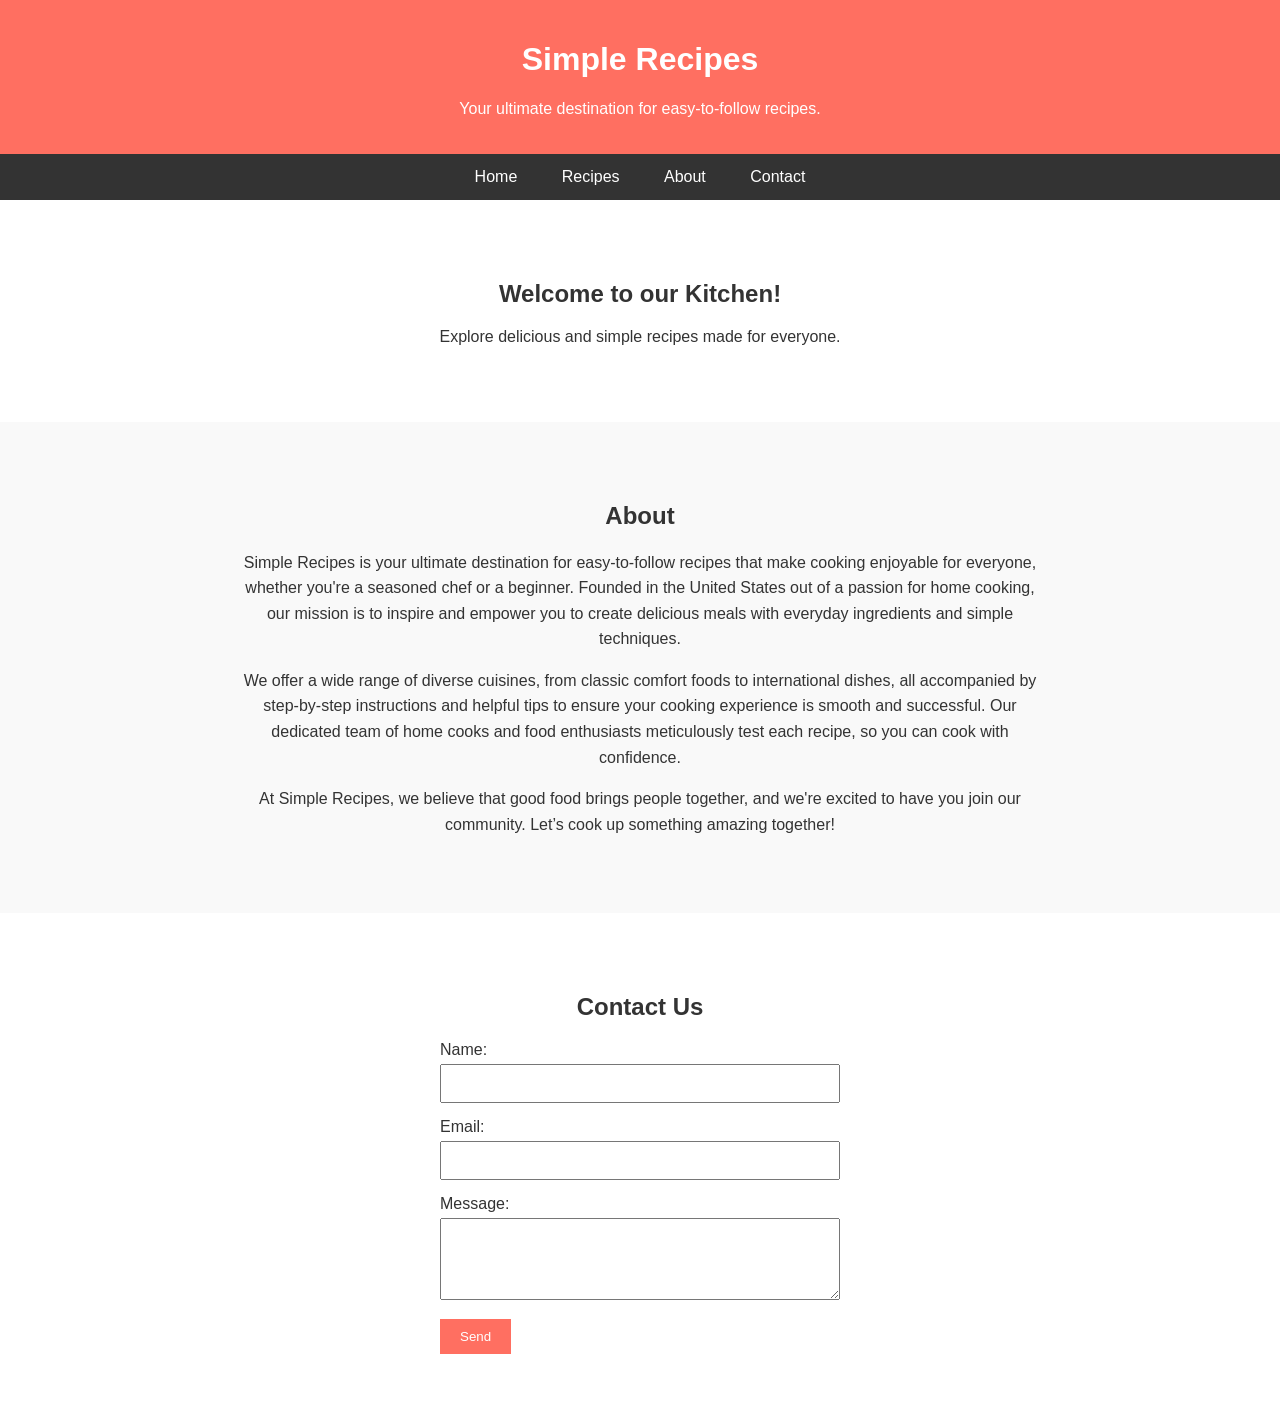
==== index.html @ 359155e7 "Add About section" ====
<!DOCTYPE html>
<html lang="en">
<head>
    <meta charset="UTF-8">
    <meta name="viewport" content="width=device-width, initial-scale=1.0">
    <title>Simple Recipes</title>
    
    <style>
        /* TEMEL TASARIM (CSS) */
        html {
            scroll-behavior: smooth; /* Butona basınca yumuşakça kayması için */
        }
        body {
            font-family: Arial, sans-serif;
            margin: 0;
            padding: 0;
            background-color: #fff;
            color: #333;
        }
        header {
            background-color: #ff6f61;
            color: white;
            padding: 20px 0;
            text-align: center;
        }
        nav {
            background-color: #333;
        }
        nav ul {
            list-style-type: none;
            margin: 0;
            padding: 0;
            text-align: center;
        }
        nav ul li {
            display: inline-block;
        }
        nav ul li a {
            display: block;
            color: white;
            text-decoration: none;
            padding: 14px 20px;
        }
        nav ul li a:hover {
            background-color: #555;
        }
        
        /* BÖLÜM TASARIMLARI */
        section {
            padding: 60px 20px;
        }
        
        /* HAKKIMIZDA (ABOUT) BÖLÜMÜ TASARIMI */
        #about {
            background-color: #f9f9f9;
            text-align: center;
        }
        #about div {
            max-width: 800px;
            margin: 0 auto;
            line-height: 1.6;
        }

        /* İLETİŞİM BÖLÜMÜ TASARIMI */
        #contact {
            text-align: center;
        }
        form {
            max-width: 400px;
            margin: 0 auto;
            text-align: left;
        }
        input, textarea {
            width: 100%;
            padding: 10px;
            margin-top: 5px;
            margin-bottom: 15px;
            box-sizing: border-box;
        }
        button {
            background-color: #ff6f61;
            color: white;
            padding: 10px 20px;
            border: none;
            cursor: pointer;
        }
        button:hover {
            background-color: #e65c50;
        }
    </style>
</head>
<body>

    <!-- ÜST BİLGİ (HEADER) -->
    <header>
        <h1>Simple Recipes</h1>
        <p>Your ultimate destination for easy-to-follow recipes.</p>
    </header>

    <!-- MENÜ (NAVBAR) -->
    <nav>
        <ul>
            <li><a href="#home">Home</a></li>
            <li><a href="#recipes">Recipes</a></li>
            <!-- GÖREV 1: ABOUT BUTONU BURADA -->
            <li><a href="#about">About</a></li>
            <li><a href="#contact">Contact</a></li>
        </ul>
    </nav>

    <!-- ANA SAYFA İÇERİĞİ -->
    <section id="home">
        <h2 style="text-align: center;">Welcome to our Kitchen!</h2>
        <p style="text-align: center;">Explore delicious and simple recipes made for everyone.</p>
    </section>

    <!-- GÖREV 2: HAKKIMIZDA (ABOUT) BÖLÜMÜ BURADA -->
    <section id="about">
        <h2>About</h2>
        <div>
            <p>Simple Recipes is your ultimate destination for easy-to-follow recipes that make cooking enjoyable for everyone, whether you're a seasoned chef or a beginner. Founded in the United States out of a passion for home cooking, our mission is to inspire and empower you to create delicious meals with everyday ingredients and simple techniques.</p>
            
            <p>We offer a wide range of diverse cuisines, from classic comfort foods to international dishes, all accompanied by step-by-step instructions and helpful tips to ensure your cooking experience is smooth and successful. Our dedicated team of home cooks and food enthusiasts meticulously test each recipe, so you can cook with confidence.</p>
            
            <p>At Simple Recipes, we believe that good food brings people together, and we're excited to have you join our community. Let’s cook up something amazing together!</p>
        </div>
    </section>

    <!-- İLETİŞİM (CONTACT) BÖLÜMÜ -->
    <section id="contact">
        <h2>Contact Us</h2>
        <form>
            <label for="name">Name:</label>
            <input type="text" id="name" name="name" required>

            <label for="email">Email:</label>
            <input type="email" id="email" name="email" required>

            <label for="message">Message:</label>
            <textarea id="message" name="message" rows="4" required></textarea>

            <button type="submit">Send</button>
        </form>
    </section>

</body>
</html>
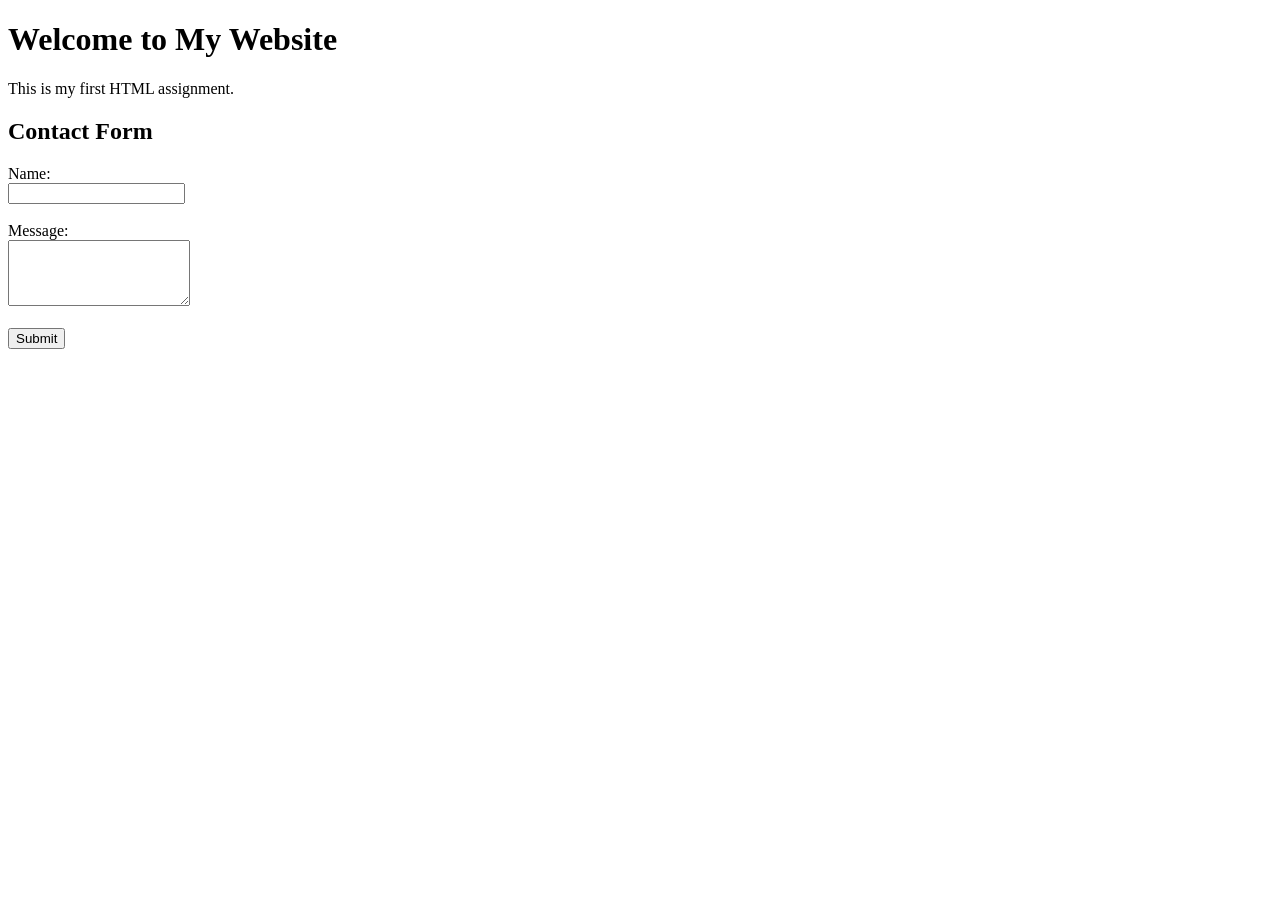
==== commit 0223a8fe: "Add CSS styling and folder structure" ====
--- a/index.html
+++ b/index.html
@@ -2,146 +2,23 @@
 <html lang="en">
 <head>
     <meta charset="UTF-8">
-    <meta name="viewport" content="width=device-width, initial-scale=1.0">
-    <title>Simple Recipes</title>
-    
-    <style>
-        /* TEMEL TASARIM (CSS) */
-        html {
-            scroll-behavior: smooth; /* Butona basınca yumuşakça kayması için */
-        }
-        body {
-            font-family: Arial, sans-serif;
-            margin: 0;
-            padding: 0;
-            background-color: #fff;
-            color: #333;
-        }
-        header {
-            background-color: #ff6f61;
-            color: white;
-            padding: 20px 0;
-            text-align: center;
-        }
-        nav {
-            background-color: #333;
-        }
-        nav ul {
-            list-style-type: none;
-            margin: 0;
-            padding: 0;
-            text-align: center;
-        }
-        nav ul li {
-            display: inline-block;
-        }
-        nav ul li a {
-            display: block;
-            color: white;
-            text-decoration: none;
-            padding: 14px 20px;
-        }
-        nav ul li a:hover {
-            background-color: #555;
-        }
-        
-        /* BÖLÜM TASARIMLARI */
-        section {
-            padding: 60px 20px;
-        }
-        
-        /* HAKKIMIZDA (ABOUT) BÖLÜMÜ TASARIMI */
-        #about {
-            background-color: #f9f9f9;
-            text-align: center;
-        }
-        #about div {
-            max-width: 800px;
-            margin: 0 auto;
-            line-height: 1.6;
-        }
-
-        /* İLETİŞİM BÖLÜMÜ TASARIMI */
-        #contact {
-            text-align: center;
-        }
-        form {
-            max-width: 400px;
-            margin: 0 auto;
-            text-align: left;
-        }
-        input, textarea {
-            width: 100%;
-            padding: 10px;
-            margin-top: 5px;
-            margin-bottom: 15px;
-            box-sizing: border-box;
-        }
-        button {
-            background-color: #ff6f61;
-            color: white;
-            padding: 10px 20px;
-            border: none;
-            cursor: pointer;
-        }
-        button:hover {
-            background-color: #e65c50;
-        }
-    </style>
+    <title>My Website</title>
 </head>
 <body>
 
-    <!-- ÜST BİLGİ (HEADER) -->
-    <header>
-        <h1>Simple Recipes</h1>
-        <p>Your ultimate destination for easy-to-follow recipes.</p>
-    </header>
+    <h1>Welcome to My Website</h1>
+    <p>This is my first HTML assignment.</p>
 
-    <!-- MENÜ (NAVBAR) -->
-    <nav>
-        <ul>
-            <li><a href="#home">Home</a></li>
-            <li><a href="#recipes">Recipes</a></li>
-            <!-- GÖREV 1: ABOUT BUTONU BURADA -->
-            <li><a href="#about">About</a></li>
-            <li><a href="#contact">Contact</a></li>
-        </ul>
-    </nav>
-
-    <!-- ANA SAYFA İÇERİĞİ -->
-    <section id="home">
-        <h2 style="text-align: center;">Welcome to our Kitchen!</h2>
-        <p style="text-align: center;">Explore delicious and simple recipes made for everyone.</p>
-    </section>
-
-    <!-- GÖREV 2: HAKKIMIZDA (ABOUT) BÖLÜMÜ BURADA -->
-    <section id="about">
-        <h2>About</h2>
-        <div>
-            <p>Simple Recipes is your ultimate destination for easy-to-follow recipes that make cooking enjoyable for everyone, whether you're a seasoned chef or a beginner. Founded in the United States out of a passion for home cooking, our mission is to inspire and empower you to create delicious meals with everyday ingredients and simple techniques.</p>
-            
-            <p>We offer a wide range of diverse cuisines, from classic comfort foods to international dishes, all accompanied by step-by-step instructions and helpful tips to ensure your cooking experience is smooth and successful. Our dedicated team of home cooks and food enthusiasts meticulously test each recipe, so you can cook with confidence.</p>
-            
-            <p>At Simple Recipes, we believe that good food brings people together, and we're excited to have you join our community. Let’s cook up something amazing together!</p>
-        </div>
-    </section>
-
-    <!-- İLETİŞİM (CONTACT) BÖLÜMÜ -->
-    <section id="contact">
-        <h2>Contact Us</h2>
-        <form>
-            <label for="name">Name:</label>
-            <input type="text" id="name" name="name" required>
-
-            <label for="email">Email:</label>
-            <input type="email" id="email" name="email" required>
-
-            <label for="message">Message:</label>
-            <textarea id="message" name="message" rows="4" required></textarea>
-
-            <button type="submit">Send</button>
-        </form>
-    </section>
+    <h2>Contact Form</h2>
+    <form action="#">
+        Name: <br>
+        <input type="text" required> <br><br>
+        
+        Message: <br>
+        <textarea rows="4" required></textarea> <br><br>
+        
+        <button type="submit">Submit</button>
+    </form>
 
 </body>
 </html>
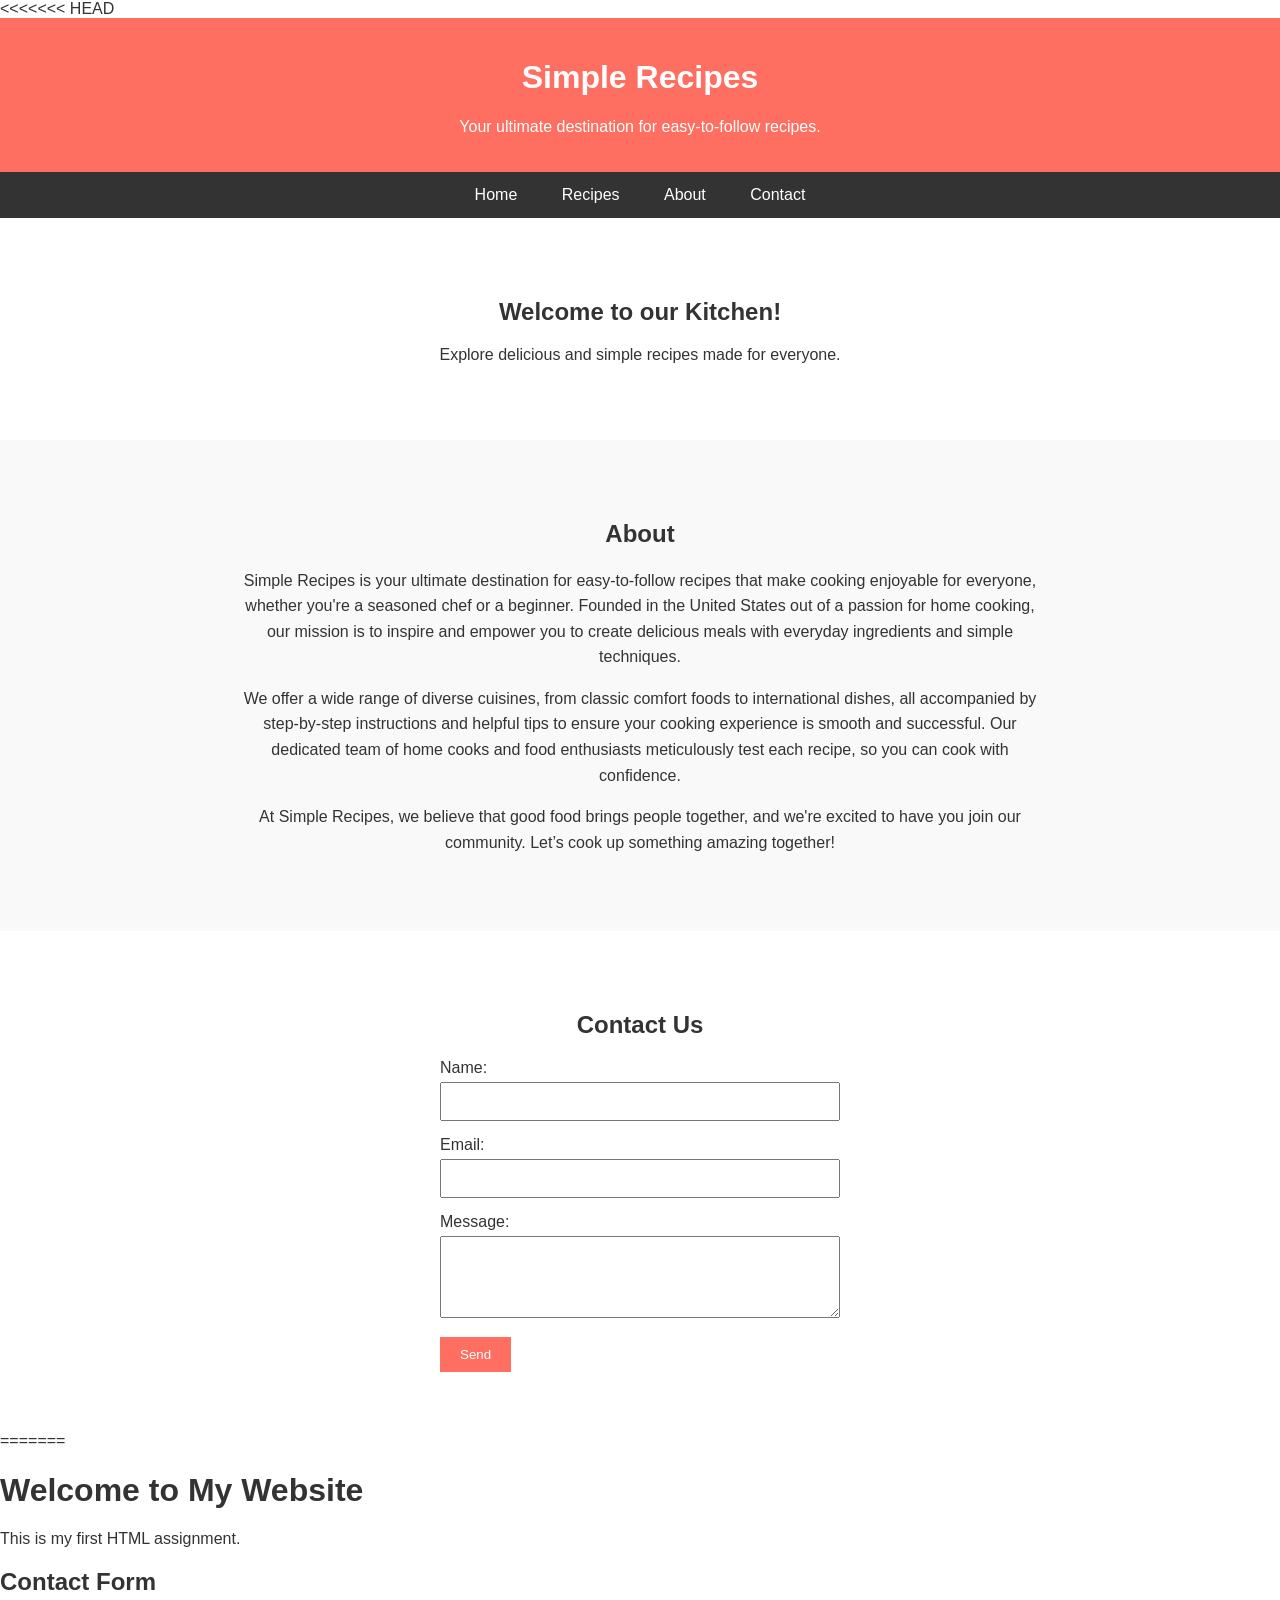
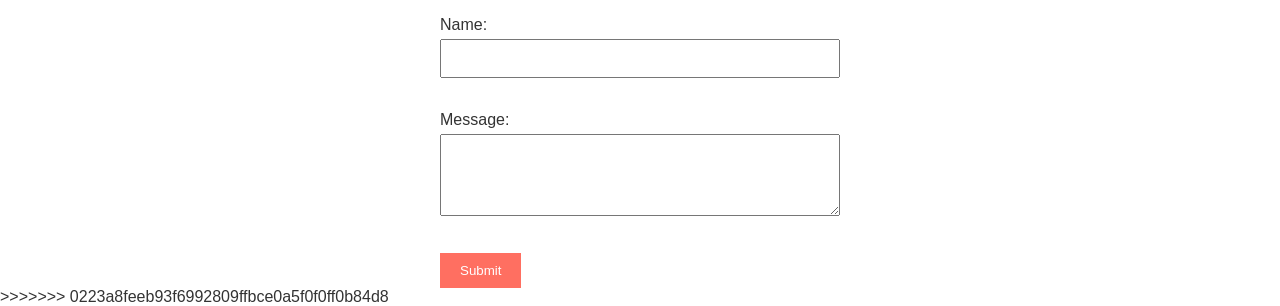
==== commit 150d6651: "Academy Cinemas klasorunun icine dosyalar eklendi" ====
--- a/index.html
+++ b/index.html
@@ -2,6 +2,148 @@
 <html lang="en">
 <head>
     <meta charset="UTF-8">
+<<<<<<< HEAD
+    <meta name="viewport" content="width=device-width, initial-scale=1.0">
+    <title>Simple Recipes</title>
+    
+    <style>
+        /* TEMEL TASARIM (CSS) */
+        html {
+            scroll-behavior: smooth; /* Butona basınca yumuşakça kayması için */
+        }
+        body {
+            font-family: Arial, sans-serif;
+            margin: 0;
+            padding: 0;
+            background-color: #fff;
+            color: #333;
+        }
+        header {
+            background-color: #ff6f61;
+            color: white;
+            padding: 20px 0;
+            text-align: center;
+        }
+        nav {
+            background-color: #333;
+        }
+        nav ul {
+            list-style-type: none;
+            margin: 0;
+            padding: 0;
+            text-align: center;
+        }
+        nav ul li {
+            display: inline-block;
+        }
+        nav ul li a {
+            display: block;
+            color: white;
+            text-decoration: none;
+            padding: 14px 20px;
+        }
+        nav ul li a:hover {
+            background-color: #555;
+        }
+        
+        /* BÖLÜM TASARIMLARI */
+        section {
+            padding: 60px 20px;
+        }
+        
+        /* HAKKIMIZDA (ABOUT) BÖLÜMÜ TASARIMI */
+        #about {
+            background-color: #f9f9f9;
+            text-align: center;
+        }
+        #about div {
+            max-width: 800px;
+            margin: 0 auto;
+            line-height: 1.6;
+        }
+
+        /* İLETİŞİM BÖLÜMÜ TASARIMI */
+        #contact {
+            text-align: center;
+        }
+        form {
+            max-width: 400px;
+            margin: 0 auto;
+            text-align: left;
+        }
+        input, textarea {
+            width: 100%;
+            padding: 10px;
+            margin-top: 5px;
+            margin-bottom: 15px;
+            box-sizing: border-box;
+        }
+        button {
+            background-color: #ff6f61;
+            color: white;
+            padding: 10px 20px;
+            border: none;
+            cursor: pointer;
+        }
+        button:hover {
+            background-color: #e65c50;
+        }
+    </style>
+</head>
+<body>
+
+    <!-- ÜST BİLGİ (HEADER) -->
+    <header>
+        <h1>Simple Recipes</h1>
+        <p>Your ultimate destination for easy-to-follow recipes.</p>
+    </header>
+
+    <!-- MENÜ (NAVBAR) -->
+    <nav>
+        <ul>
+            <li><a href="#home">Home</a></li>
+            <li><a href="#recipes">Recipes</a></li>
+            <!-- GÖREV 1: ABOUT BUTONU BURADA -->
+            <li><a href="#about">About</a></li>
+            <li><a href="#contact">Contact</a></li>
+        </ul>
+    </nav>
+
+    <!-- ANA SAYFA İÇERİĞİ -->
+    <section id="home">
+        <h2 style="text-align: center;">Welcome to our Kitchen!</h2>
+        <p style="text-align: center;">Explore delicious and simple recipes made for everyone.</p>
+    </section>
+
+    <!-- GÖREV 2: HAKKIMIZDA (ABOUT) BÖLÜMÜ BURADA -->
+    <section id="about">
+        <h2>About</h2>
+        <div>
+            <p>Simple Recipes is your ultimate destination for easy-to-follow recipes that make cooking enjoyable for everyone, whether you're a seasoned chef or a beginner. Founded in the United States out of a passion for home cooking, our mission is to inspire and empower you to create delicious meals with everyday ingredients and simple techniques.</p>
+            
+            <p>We offer a wide range of diverse cuisines, from classic comfort foods to international dishes, all accompanied by step-by-step instructions and helpful tips to ensure your cooking experience is smooth and successful. Our dedicated team of home cooks and food enthusiasts meticulously test each recipe, so you can cook with confidence.</p>
+            
+            <p>At Simple Recipes, we believe that good food brings people together, and we're excited to have you join our community. Let’s cook up something amazing together!</p>
+        </div>
+    </section>
+
+    <!-- İLETİŞİM (CONTACT) BÖLÜMÜ -->
+    <section id="contact">
+        <h2>Contact Us</h2>
+        <form>
+            <label for="name">Name:</label>
+            <input type="text" id="name" name="name" required>
+
+            <label for="email">Email:</label>
+            <input type="email" id="email" name="email" required>
+
+            <label for="message">Message:</label>
+            <textarea id="message" name="message" rows="4" required></textarea>
+
+            <button type="submit">Send</button>
+        </form>
+    </section>
+=======
     <title>My Website</title>
 </head>
 <body>
@@ -19,6 +161,7 @@
         
         <button type="submit">Submit</button>
     </form>
+>>>>>>> 0223a8feeb93f6992809ffbce0a5f0f0ff0b84d8
 
 </body>
 </html>
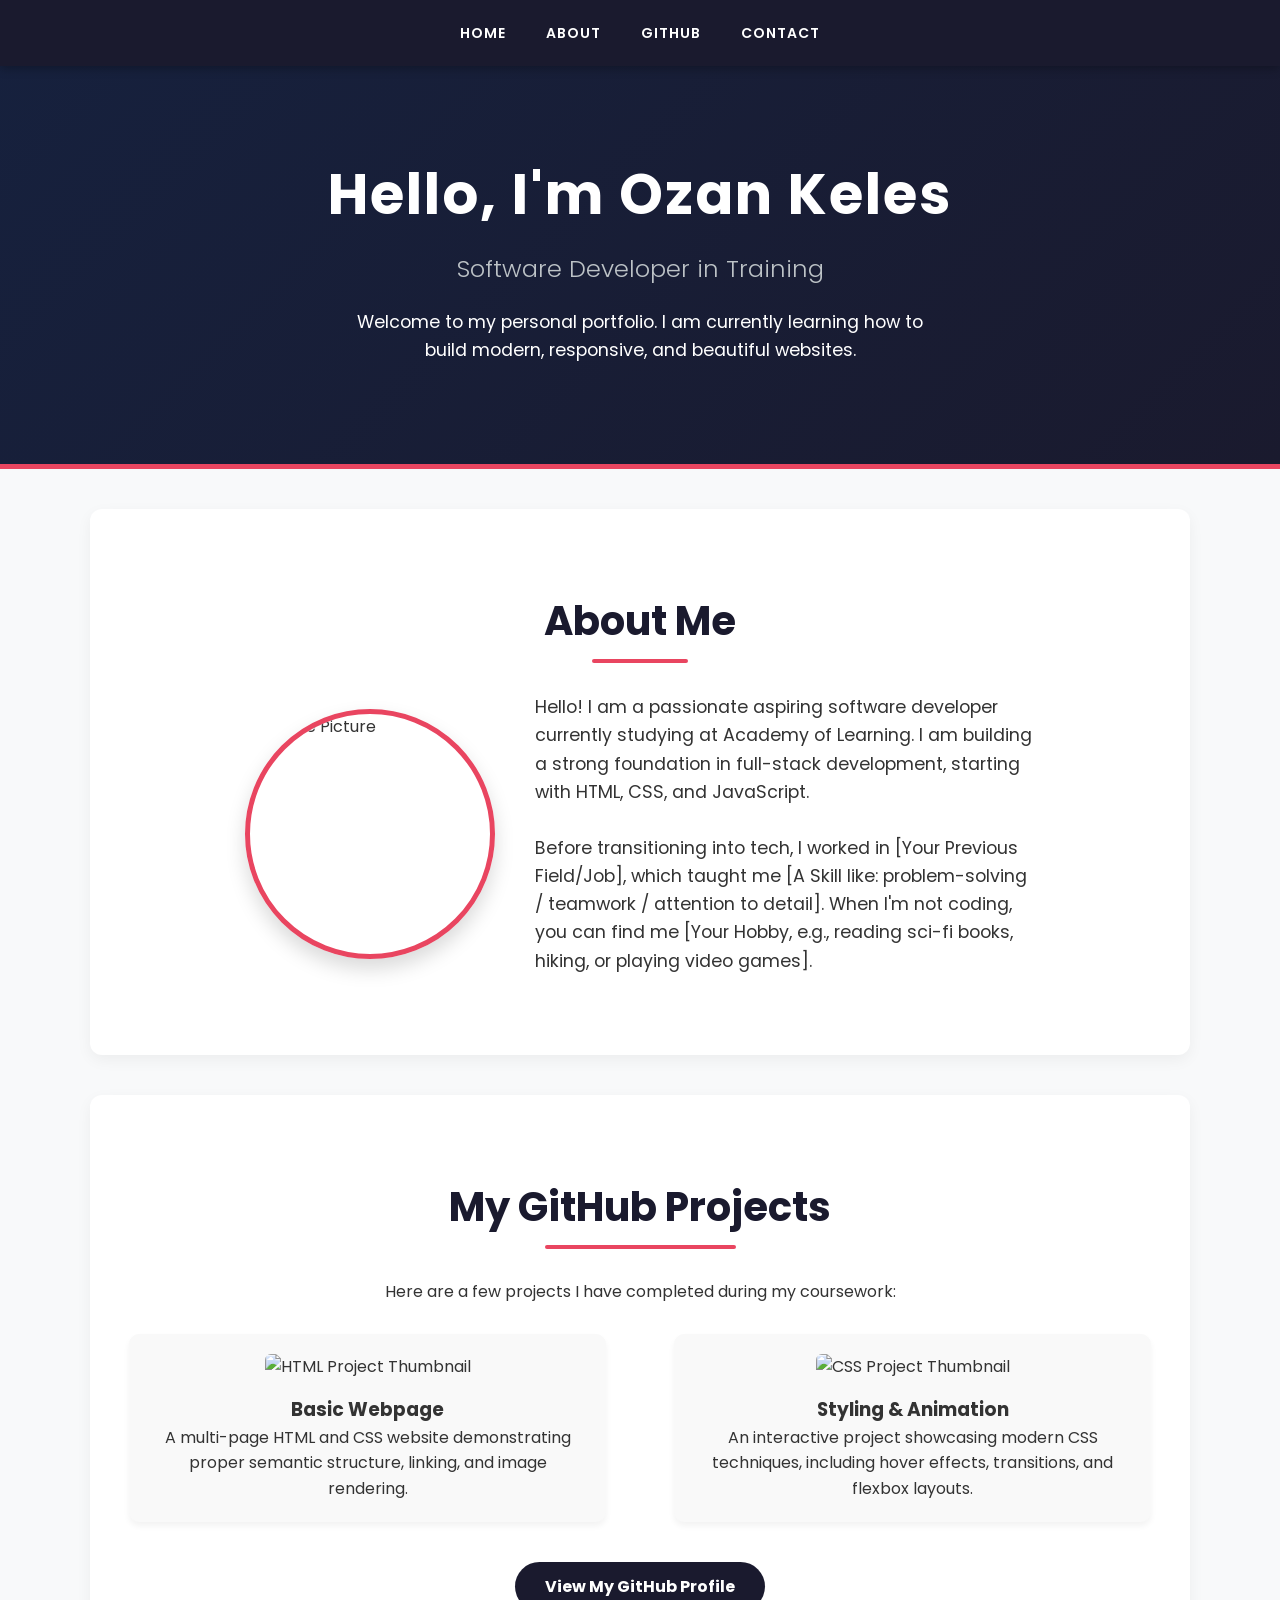
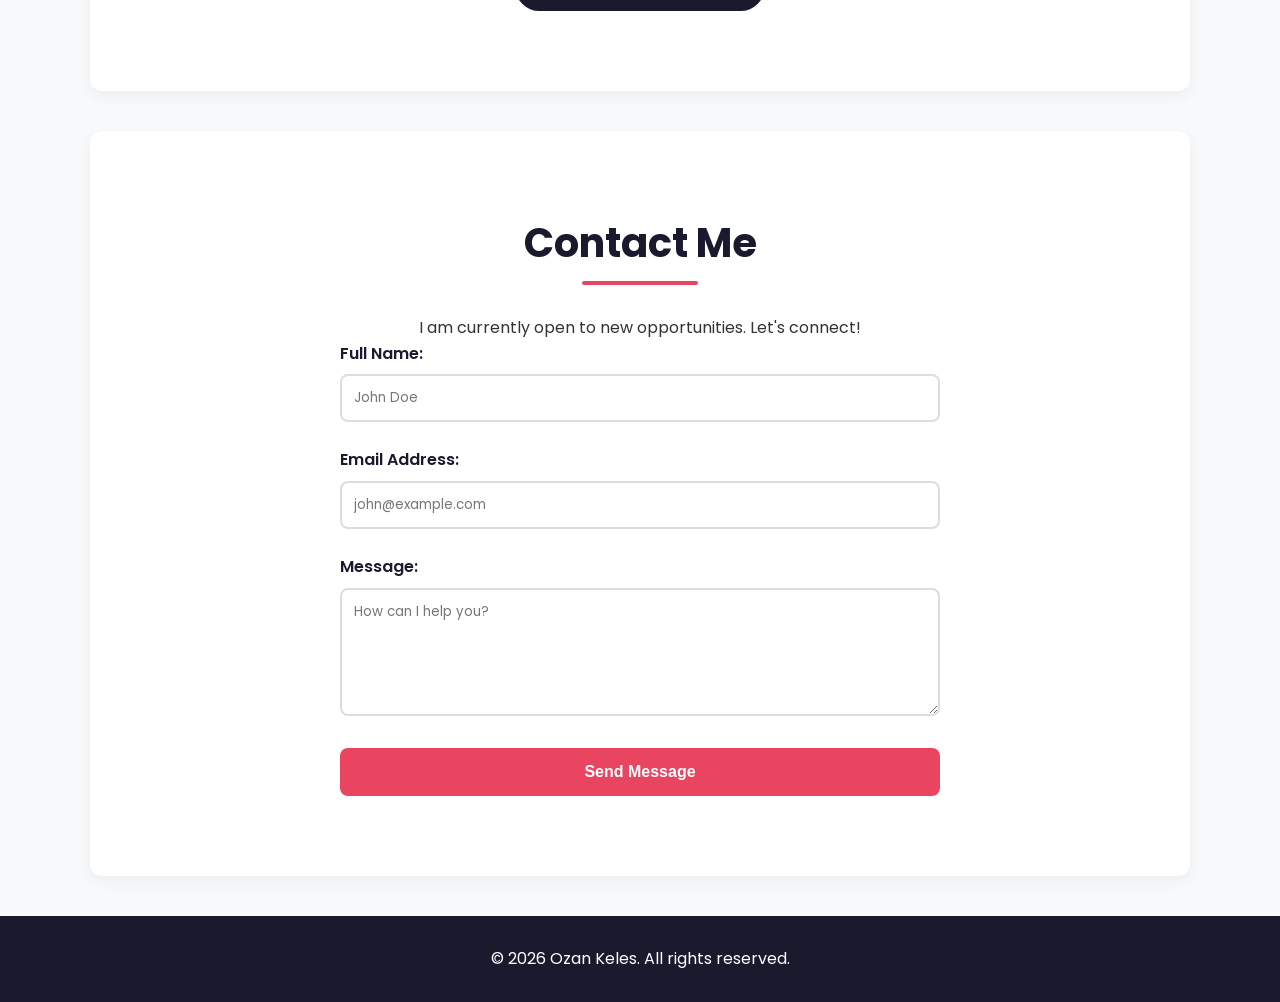
==== commit 138cad83: "Move portfolio to its own folder and update README" ====
--- a/index.html
+++ b/index.html
@@ -2,166 +2,382 @@
 <html lang="en">
 <head>
     <meta charset="UTF-8">
-<<<<<<< HEAD
     <meta name="viewport" content="width=device-width, initial-scale=1.0">
-    <title>Simple Recipes</title>
+    <title>My Portfolio</title>
     
+    <!-- Customization: Adding Google Fonts 'Poppins' for a modern look -->
+    <link rel="preconnect" href="https://fonts.googleapis.com">
+    <link rel="preconnect" href="https://fonts.gstatic.com" crossorigin>
+    <link href="https://fonts.googleapis.com/css2?family=Poppins:wght@300;400;600;700&display=swap" rel="stylesheet">
+
     <style>
-        /* TEMEL TASARIM (CSS) */
-        html {
-            scroll-behavior: smooth; /* Butona basınca yumuşakça kayması için */
-        }
-        body {
-            font-family: Arial, sans-serif;
+        /* 
+           =============================================
+           CUSTOM CSS STYLING
+           ============================================= 
+        */
+
+        /* General Reset & Basic Setup */
+        * {
+            box-sizing: border-box;
             margin: 0;
             padding: 0;
+            scroll-behavior: smooth; /* Customization: Smooth scrolling for nav links */
+        }
+
+        body {
+            font-family: 'Poppins', sans-serif; /* Customization: Using the imported font */
+            line-height: 1.6;
+            color: #333;
+            background-color: #f8f9fa;
+        }
+
+        /* 
+           ---------------------------------------------
+           NAVIGATION BAR
+           --------------------------------------------- 
+        */
+        nav {
+            background-color: #1a1a2e; /* Customization: Dark blue custom color */
+            position: fixed; /* Keeps nav at the top when scrolling */
+            width: 100%;
+            top: 0;
+            z-index: 1000;
+            box-shadow: 0 2px 10px rgba(0,0,0,0.3);
+        }
+
+        nav ul {
+            list-style: none;
+            display: flex;
+            justify-content: center;
+            padding: 20px 0;
+        }
+
+        nav li {
+            margin: 0 20px;
+        }
+
+        nav a {
+            color: #fff;
+            text-decoration: none;
+            font-weight: 600;
+            text-transform: uppercase;
+            font-size: 14px;
+            letter-spacing: 1px;
+            transition: color 0.3s ease, transform 0.3s ease; /* Customization: Transition for hover */
+        }
+
+        /* Customization: Hover effect on navigation links */
+        nav a:hover {
+            color: #e94560; /* Custom highlight color */
+            transform: translateY(-2px);
+            display: inline-block;
+        }
+
+        /* 
+           ---------------------------------------------
+           HEADER / HOME SECTION
+           --------------------------------------------- 
+        */
+        header {
+            background: linear-gradient(135deg, #16213e 0%, #1a1a2e 100%);
+            color: #fff;
+            text-align: center;
+            padding: 150px 20px 100px 20px;
+            border-bottom: 5px solid #e94560;
+        }
+
+        header h1 {
+            font-size: 3.5rem;
+            margin-bottom: 10px;
+            letter-spacing: 2px;
+        }
+
+        header h2 {
+            font-size: 1.5rem;
+            font-weight: 300;
+            color: #bdc3c7;
+        }
+
+        header p {
+            margin-top: 20px;
+            font-size: 1.1rem;
+            max-width: 600px;
+            margin-left: auto;
+            margin-right: auto;
+        }
+
+        /* 
+           ---------------------------------------------
+           MAIN LAYOUT & SECTIONS
+           --------------------------------------------- 
+        */
+        main {
+            padding-top: 40px;
+        }
+
+        section {
+            padding: 80px 20px;
+            max-width: 1100px;
+            margin: 0 auto 40px auto;
+            text-align: center;
             background-color: #fff;
-            color: #333;
-        }
-        header {
-            background-color: #ff6f61;
-            color: white;
-            padding: 20px 0;
-            text-align: center;
-        }
-        nav {
-            background-color: #333;
-        }
-        nav ul {
-            list-style-type: none;
-            margin: 0;
-            padding: 0;
-            text-align: center;
-        }
-        nav ul li {
+            border-radius: 12px;
+            box-shadow: 0 5px 15px rgba(0,0,0,0.05);
+        }
+
+        section h2 {
+            font-size: 2.5rem;
+            margin-bottom: 40px;
+            color: #1a1a2e;
+            position: relative;
             display: inline-block;
         }
-        nav ul li a {
-            display: block;
-            color: white;
+
+        /* Customization: Small underline effect under section titles */
+        section h2::after {
+            content: '';
+            width: 50%;
+            height: 4px;
+            background-color: #e94560;
+            position: absolute;
+            bottom: -10px;
+            left: 25%;
+            border-radius: 2px;
+        }
+
+        /* 
+           ---------------------------------------------
+           ABOUT SECTION
+           --------------------------------------------- 
+        */
+        .about-content {
+            display: flex;
+            align-items: center;
+            justify-content: center;
+            gap: 40px;
+            flex-wrap: wrap; /* Allows wrapping on smaller screens */
+            text-align: left;
+        }
+
+        .profile-pic {
+            border-radius: 50%;
+            border: 5px solid #e94560;
+            box-shadow: 0 10px 20px rgba(0,0,0,0.15);
+            width: 250px;
+            height: 250px;
+            object-fit: cover;
+        }
+
+        .about-text {
+            max-width: 500px;
+            font-size: 1.1rem;
+        }
+
+        /* 
+           ---------------------------------------------
+           PROJECTS (GITHUB) SECTION
+           --------------------------------------------- 
+        */
+        .project-grid {
+            display: flex;
+            justify-content: space-around;
+            flex-wrap: wrap;
+            gap: 30px;
+            margin-top: 30px;
+        }
+
+        .project-card {
+            background-color: #f9f9f9;
+            padding: 20px;
+            border-radius: 10px;
+            width: 45%; 
+            min-width: 300px;
+            box-shadow: 0 4px 6px rgba(0,0,0,0.05);
+            transition: transform 0.4s ease, box-shadow 0.4s ease; /* Customization: Smooth hover transition */
+        }
+
+        /* Customization: Interactive Hover Effect on Project Cards */
+        .project-card:hover {
+            transform: translateY(-10px); 
+            box-shadow: 0 15px 30px rgba(0,0,0,0.15);
+            background-color: #fff;
+        }
+
+        .project-card img {
+            width: 100%;
+            height: 200px;
+            object-fit: cover;
+            border-radius: 6px;
+            margin-bottom: 15px;
+        }
+
+        .github-btn {
+            display: inline-block;
+            margin-top: 40px;
+            background-color: #1a1a2e;
+            color: #fff;
+            padding: 12px 30px;
+            border-radius: 30px;
             text-decoration: none;
-            padding: 14px 20px;
-        }
-        nav ul li a:hover {
-            background-color: #555;
-        }
-        
-        /* BÖLÜM TASARIMLARI */
-        section {
-            padding: 60px 20px;
-        }
-        
-        /* HAKKIMIZDA (ABOUT) BÖLÜMÜ TASARIMI */
-        #about {
-            background-color: #f9f9f9;
-            text-align: center;
-        }
-        #about div {
-            max-width: 800px;
-            margin: 0 auto;
-            line-height: 1.6;
-        }
-
-        /* İLETİŞİM BÖLÜMÜ TASARIMI */
-        #contact {
-            text-align: center;
-        }
+            font-weight: bold;
+            transition: background-color 0.3s;
+        }
+
+        .github-btn:hover {
+            background-color: #e94560;
+        }
+
+        /* 
+           ---------------------------------------------
+           CONTACT FORM SECTION
+           --------------------------------------------- 
+        */
         form {
-            max-width: 400px;
+            max-width: 600px;
             margin: 0 auto;
             text-align: left;
         }
-        input, textarea {
+
+        label {
+            display: block;
+            margin-bottom: 8px;
+            font-weight: 600;
+            color: #1a1a2e;
+        }
+
+        input[type="text"],
+        input[type="email"],
+        textarea {
             width: 100%;
-            padding: 10px;
-            margin-top: 5px;
-            margin-bottom: 15px;
-            box-sizing: border-box;
-        }
-        button {
-            background-color: #ff6f61;
+            padding: 12px;
+            margin-bottom: 25px;
+            border: 2px solid #ddd;
+            border-radius: 8px;
+            font-family: 'Poppins', sans-serif;
+            transition: border-color 0.3s;
+        }
+
+        input[type="text"]:focus,
+        input[type="email"]:focus,
+        textarea:focus {
+            outline: none;
+            border-color: #e94560; /* Highlight border on focus */
+        }
+
+        input[type="submit"] {
+            background-color: #e94560;
             color: white;
-            padding: 10px 20px;
+            padding: 15px 20px;
             border: none;
+            border-radius: 8px;
             cursor: pointer;
-        }
-        button:hover {
-            background-color: #e65c50;
+            font-size: 16px;
+            font-weight: bold;
+            width: 100%;
+            transition: background-color 0.3s, transform 0.2s;
+        }
+
+        input[type="submit"]:hover {
+            background-color: #d13d56;
+            transform: scale(1.02);
+        }
+
+        /* 
+           ---------------------------------------------
+           FOOTER
+           --------------------------------------------- 
+        */
+        footer {
+            background-color: #1a1a2e;
+            color: #fff;
+            text-align: center;
+            padding: 30px 0;
+            margin-top: 40px;
         }
     </style>
 </head>
 <body>
 
-    <!-- ÜST BİLGİ (HEADER) -->
-    <header>
-        <h1>Simple Recipes</h1>
-        <p>Your ultimate destination for easy-to-follow recipes.</p>
-    </header>
-
-    <!-- MENÜ (NAVBAR) -->
     <nav>
         <ul>
             <li><a href="#home">Home</a></li>
-            <li><a href="#recipes">Recipes</a></li>
-            <!-- GÖREV 1: ABOUT BUTONU BURADA -->
             <li><a href="#about">About</a></li>
+            <li><a href="#projects">GitHub</a></li>
             <li><a href="#contact">Contact</a></li>
         </ul>
     </nav>
 
-    <!-- ANA SAYFA İÇERİĞİ -->
-    <section id="home">
-        <h2 style="text-align: center;">Welcome to our Kitchen!</h2>
-        <p style="text-align: center;">Explore delicious and simple recipes made for everyone.</p>
-    </section>
-
-    <!-- GÖREV 2: HAKKIMIZDA (ABOUT) BÖLÜMÜ BURADA -->
-    <section id="about">
-        <h2>About</h2>
-        <div>
-            <p>Simple Recipes is your ultimate destination for easy-to-follow recipes that make cooking enjoyable for everyone, whether you're a seasoned chef or a beginner. Founded in the United States out of a passion for home cooking, our mission is to inspire and empower you to create delicious meals with everyday ingredients and simple techniques.</p>
+    <header id="home">
+        <h1>Hello, I'm Ozan Keles</h1>
+        <h2>Software Developer in Training</h2>
+        <p>Welcome to my personal portfolio. I am currently learning how to build modern, responsive, and beautiful websites.</p>
+    </header>
+
+    <main>
+        
+        <section id="about">
+            <h2>About Me</h2>
+            <div class="about-content">
+                <!-- Replace src with your own image link later -->
+                <img src="https://placehold.co/400x400/e94560/ffffff?text=Ozan+Keles" alt="Profile Picture" class="profile-pic">
+                
+                <div class="about-text">
+                    <p>Hello! I am a passionate aspiring software developer currently studying at Academy of Learning. I am building a strong foundation in full-stack development, starting with HTML, CSS, and JavaScript.</p>
+                    <br>
+                    <p>Before transitioning into tech, I worked in [Your Previous Field/Job], which taught me [A Skill like: problem-solving / teamwork / attention to detail]. When I'm not coding, you can find me [Your Hobby, e.g., reading sci-fi books, hiking, or playing video games].</p>
+                </div>
+            </div>
+        </section>
+
+        <section id="projects">
+            <h2>My GitHub Projects</h2>
+            <p>Here are a few projects I have completed during my coursework:</p>
             
-            <p>We offer a wide range of diverse cuisines, from classic comfort foods to international dishes, all accompanied by step-by-step instructions and helpful tips to ensure your cooking experience is smooth and successful. Our dedicated team of home cooks and food enthusiasts meticulously test each recipe, so you can cook with confidence.</p>
+            <div class="project-grid">
+                <!-- Project 1 -->
+                <div class="project-card">
+                    <!-- Placeholder image - you can replace with Pexels/Pixabay images -->
+                    <img src="https://placehold.co/600x400/1a1a2e/ffffff?text=HTML+Project" alt="HTML Project Thumbnail">
+                    <h3>Basic Webpage</h3>
+                    <p>A multi-page HTML and CSS website demonstrating proper semantic structure, linking, and image rendering.</p>
+                </div>
+
+                <!-- Project 2 -->
+                <div class="project-card">
+                    <img src="https://placehold.co/600x400/1a1a2e/ffffff?text=CSS+Effects" alt="CSS Project Thumbnail">
+                    <h3>Styling & Animation</h3>
+                    <p>An interactive project showcasing modern CSS techniques, including hover effects, transitions, and flexbox layouts.</p>
+                </div>
+            </div>
             
-            <p>At Simple Recipes, we believe that good food brings people together, and we're excited to have you join our community. Let’s cook up something amazing together!</p>
-        </div>
-    </section>
-
-    <!-- İLETİŞİM (CONTACT) BÖLÜMÜ -->
-    <section id="contact">
-        <h2>Contact Us</h2>
-        <form>
-            <label for="name">Name:</label>
-            <input type="text" id="name" name="name" required>
-
-            <label for="email">Email:</label>
-            <input type="email" id="email" name="email" required>
-
-            <label for="message">Message:</label>
-            <textarea id="message" name="message" rows="4" required></textarea>
-
-            <button type="submit">Send</button>
-        </form>
-    </section>
-=======
-    <title>My Website</title>
-</head>
-<body>
-
-    <h1>Welcome to My Website</h1>
-    <p>This is my first HTML assignment.</p>
-
-    <h2>Contact Form</h2>
-    <form action="#">
-        Name: <br>
-        <input type="text" required> <br><br>
-        
-        Message: <br>
-        <textarea rows="4" required></textarea> <br><br>
-        
-        <button type="submit">Submit</button>
-    </form>
->>>>>>> 0223a8feeb93f6992809ffbce0a5f0f0ff0b84d8
+            <a href="https://github.com/ozankeles39" target="_blank" class="github-btn">View My GitHub Profile</a>
+        </section>
+
+        <section id="contact">
+            <h2>Contact Me</h2>
+            <p>I am currently open to new opportunities. Let's connect!</p>
+            
+            <!-- A basic form structure -->
+            <form action="mailto:reachtoozy@proton.me" method="POST" enctype="text/plain">
+                <label for="name">Full Name:</label>
+                <input type="text" id="name" name="name" placeholder="John Doe" required>
+                
+                <label for="email">Email Address:</label>
+                <input type="email" id="email" name="email" placeholder="john@example.com" required>
+                
+                <label for="message">Message:</label>
+                <textarea id="message" name="message" rows="5" placeholder="How can I help you?" required></textarea>
+                
+                <input type="submit" value="Send Message">
+            </form>
+        </section>
+
+    </main>
+
+    <footer>
+        <p>&copy; 2026 Ozan Keles. All rights reserved.</p>
+    </footer>
 
 </body>
 </html>
